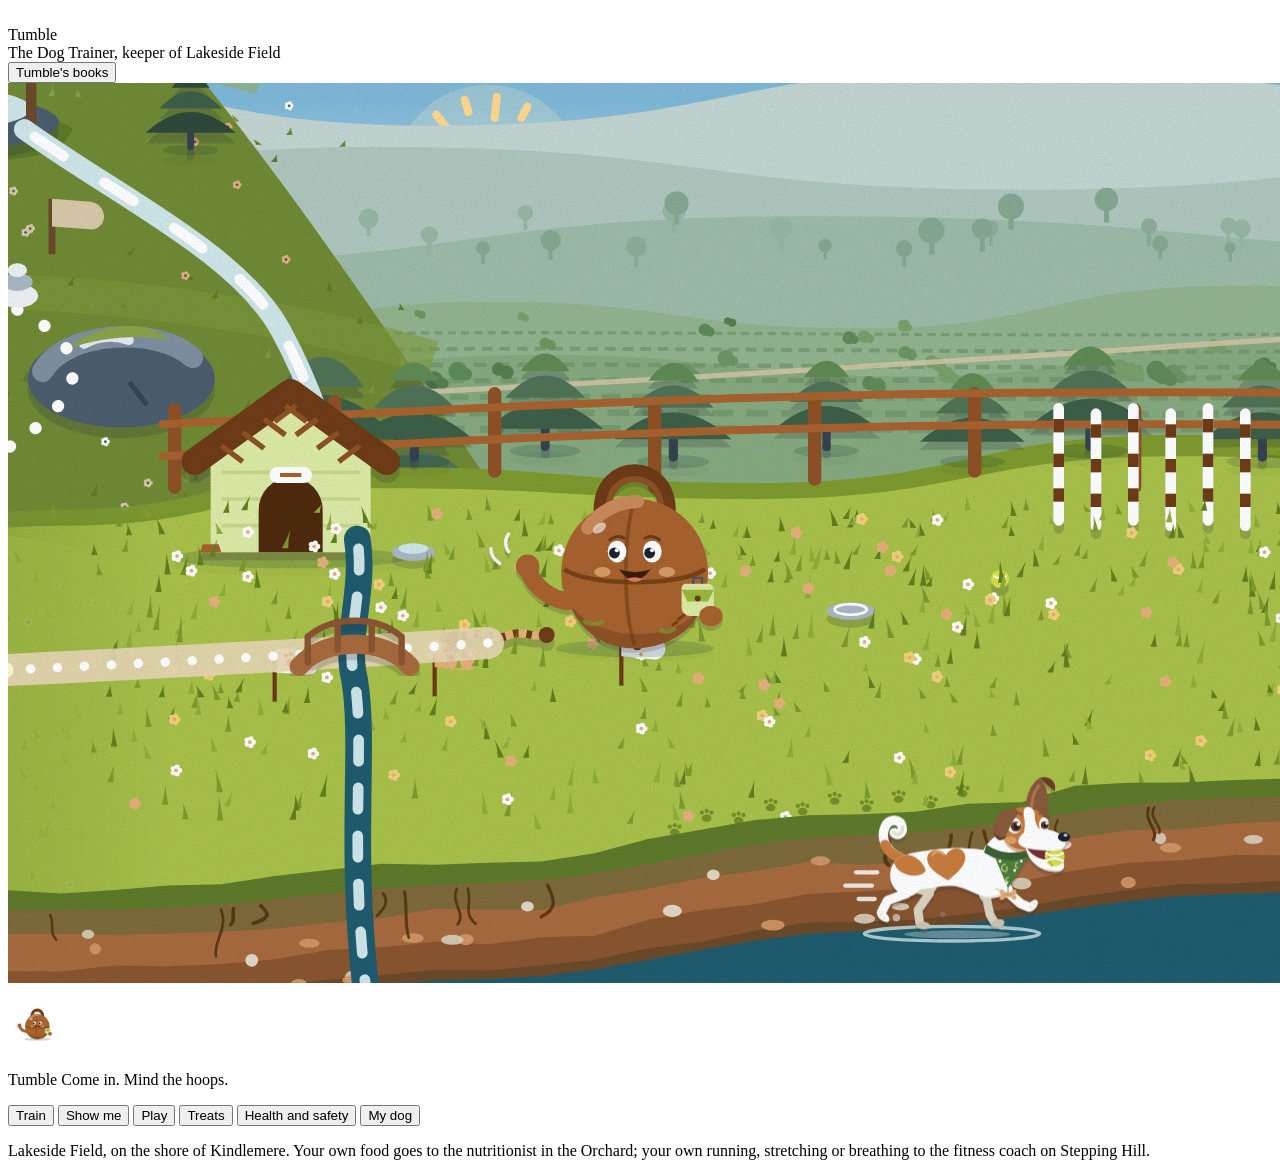
==== agents/dog-training/dashboard/public/index.html @ 2b1e18fd "[CW1007-2214][D][D5] Tumble's page is a step into Lakeside Field: your dogs in the scene, and things" ====
<!doctype html>
<html lang="en">
<head>
<meta charset="utf-8">
<meta name="viewport" content="width=device-width, initial-scale=1">
<title>Tumble, the dog trainer</title>
<link rel="icon" href="/mark.svg" type="image/svg+xml">
<link rel="stylesheet" href="/kit/design/tokens.css">
<link rel="stylesheet" href="/kit/kit.css">
<link rel="stylesheet" href="/tumble.css">
</head>
<body data-agent="dog-training">
<header class="km-top">
  <img class="km-mark" src="/mark.svg" alt="">
  <div>
    <div class="km-name" id="name">Tumble</div>
    <div class="km-role" id="title">The Dog Trainer, keeper of Lakeside Field</div>
  </div>
  <button class="km-btn-quiet tm-books-open" id="books-open" type="button">Tumble's books</button>
</header>

<main class="km-page">
  <section class="km-card km-sky tm-room" aria-label="Lakeside Field">
    <div class="tm-view" id="scene-box">
      <img class="tm-scene" src="/kit/art/kindlemere-field.svg" width="1600" height="900" alt="Lakeside Field in Kindlemere: open grass down to a bay of the lake, a kennel, weave poles and a willow hoop, Tumble the herding ball with a treat pouch, and the dog in the shallows with a tennis ball.">
    </div>

    <div class="tm-talk">
      <div class="tm-bubble" id="bubble">
        <img class="tm-mood" id="mood" src="/kit/art/keepers/dog-training-happy.svg" alt="" width="64" height="64">
        <p class="tm-say"><span class="tm-who" id="who">Tumble</span> <span id="say" role="status" aria-live="polite">Come in. Mind the hoops.</span></p>
      </div>
      <button class="km-btn-quiet tm-pause" id="pause" type="button" aria-pressed="false" hidden>Pause Lakeside Field</button>
    </div>

    <div class="tm-dogs" id="dogs" aria-label="Your dogs"></div>

    <nav class="tm-actions" aria-label="What we can do">
      <button class="tm-act" type="button" data-panel="train" aria-pressed="false">Train</button>
      <button class="tm-act" type="button" data-panel="show" aria-pressed="false">Show me</button>
      <button class="tm-act" type="button" data-panel="play" aria-pressed="false">Play</button>
      <button class="tm-act" type="button" data-panel="treats" aria-pressed="false">Treats</button>
      <button class="tm-act" type="button" data-panel="health" aria-pressed="false">Health and safety</button>
      <button class="tm-act" type="button" data-panel="dog" aria-pressed="false">My dog</button>
    </nav>

    <div class="tm-panels">
      <section class="tm-panel" id="panel-train" hidden aria-labelledby="train-h">
        <h2 class="tm-h" id="train-h">Train</h2>
        <p class="tm-note" id="train-who"></p>
        <div class="tm-row">
          <button class="km-btn" type="button" id="plan-go">Make a training plan</button>
        </div>
        <div class="tm-out" id="plan-out" hidden></div>
        <h3 class="tm-h3">A session, one skill</h3>
        <div class="tm-row">
          <label class="tm-field">Skill <select id="sess-skill"></select></label>
          <button class="km-btn" type="button" id="sess-start">Start</button>
        </div>
        <div class="tm-session" id="sess" hidden>
          <p class="tm-count"><span id="sess-hits">0</span> right of <span id="sess-reps">0</span> tries · <span id="sess-time">0:00</span></p>
          <div class="tm-row">
            <button class="km-btn" type="button" id="sess-hit">Got it</button>
            <button class="km-btn-quiet" type="button" id="sess-miss">Not yet</button>
            <button class="km-btn-quiet" type="button" id="sess-end">End and log it</button>
          </div>
        </div>
        <div class="tm-out" id="sess-out" hidden></div>
        <h3 class="tm-h3">The rules every session keeps</h3>
        <ul class="tm-facts" id="sess-rules"></ul>
      </section>

      <section class="tm-panel" id="panel-show" hidden aria-labelledby="show-h">
        <h2 class="tm-h" id="show-h">Show me</h2>
        <p class="tm-note">Pick a command and the dog shows it in the field, with your word for it when you've told me.</p>
        <div class="tm-grid" id="show-grid"></div>
        <ul class="tm-facts" id="show-facts"></ul>
      </section>

      <section class="tm-panel" id="panel-play" hidden aria-labelledby="play-h">
        <h2 class="tm-h" id="play-h">Play, with Barkley</h2>
        <p class="tm-note" id="play-list-now"></p>
        <ul class="tm-picks" id="play-picks"></ul>
        <div class="tm-row"><button class="km-btn" type="button" id="play-save">Keep as the play list</button></div>
      </section>

      <section class="tm-panel" id="panel-treats" hidden aria-labelledby="treats-h">
        <h2 class="tm-h" id="treats-h">Treats, with Sizzle</h2>
        <div class="tm-row">
          <label class="tm-field">Daily calories, from your vet or the food's feeding guide <input id="kcal" type="number" min="50" max="6000" step="10" inputmode="numeric"></label>
        </div>
        <p class="tm-big" id="kcal-out" aria-live="polite"></p>
        <div class="tm-row">
          <label class="tm-field">Ideal weight, kg <input id="kg" type="number" min="1" max="100" step="0.5" inputmode="decimal"></label>
        </div>
        <p class="tm-note" id="kg-out" aria-live="polite"></p>
        <ul class="tm-facts" id="treat-facts"></ul>
      </section>

      <section class="tm-panel" id="panel-health" hidden aria-labelledby="health-h">
        <h2 class="tm-h" id="health-h">Health and safety</h2>
        <p class="tm-urgent">A dog that ate something poisonous, can't breathe, collapsed, was hit or is badly hurt: call your vet or an emergency vet now.</p>
        <form class="tm-row" id="ask-form">
          <label class="tm-field tm-grow">Ask my books <input id="ask-q" type="search" maxlength="120" autocomplete="off" placeholder="ticks, heartworm, a sudden change"></label>
          <button class="km-btn" type="submit">Look</button>
        </form>
        <div id="ask-out" aria-live="polite"></div>
        <h3 class="tm-h3">What my books say for every dog</h3>
        <ul class="tm-facts" id="health-facts"></ul>
      </section>

      <section class="tm-panel" id="panel-dog" hidden aria-labelledby="dog-h">
        <h2 class="tm-h" id="dog-h">My dog</h2>
        <form class="tm-form" id="dog-form">
          <div class="tm-row">
            <label class="tm-field">Name <input id="dog-name" maxlength="24" required autocomplete="off"></label>
            <label class="tm-field">Breed or mix <input id="dog-breed" maxlength="80" autocomplete="off"></label>
            <label class="tm-field">Age <input id="dog-age" maxlength="80" autocomplete="off" placeholder="3 years"></label>
          </div>
          <div class="tm-row">
            <label class="tm-field tm-grow">Temperament <input id="dog-temperament" maxlength="80" autocomplete="off" placeholder="friendly, a bit shy with men"></label>
            <label class="tm-field">Level <input id="dog-level" maxlength="80" autocomplete="off" placeholder="working toward CGC"></label>
          </div>
          <fieldset class="tm-look" id="dog-look"><legend>Looks like</legend></fieldset>
          <div class="tm-row"><button class="km-btn" type="submit" id="dog-save">Keep this dog</button></div>
        </form>
        <form class="tm-form" id="ways-form" hidden>
          <h3 class="tm-h3" id="ways-h">How you train</h3>
          <p class="tm-note">Your word for each one. I'll use it whenever I show it.</p>
          <div class="tm-cues" id="cues"></div>
          <label class="tm-field tm-grow">Trouble spots <textarea id="trouble" maxlength="300" rows="2"></textarea></label>
          <label class="tm-field tm-grow">Opportunities <textarea id="opportunity" maxlength="300" rows="2"></textarea></label>
          <div class="tm-row">
            <button class="km-btn" type="submit">Keep how we train</button>
            <button class="km-btn-quiet" type="button" id="dog-forget">Forget this dog</button>
          </div>
        </form>
        <p class="tm-note">What you tell me stays on this computer, in my memory, and I'll forget anything you ask me to.</p>
      </section>
    </div>
  </section>
</main>

<dialog class="tm-drawer" id="books" aria-labelledby="books-h">
  <div class="tm-drawer-head">
    <h2 class="tm-h" id="books-h">Tumble's books</h2>
    <button class="km-btn-quiet" type="button" id="books-close">Close</button>
  </div>
  <p class="tm-note">To talk anything through with me, open a Claude chat in my folder, <code>agents/dog-training</code>. Barkley (outdoor play and the woods) and Sizzle (food and treats) answer there with me.</p>
  <div class="km-grid tm-rooms">
    <section class="km-card" aria-labelledby="know-h">
      <h3 class="tm-h3" id="know-h">What I know</h3>
      <p class="tm-big" id="know-count">My cards</p>
      <p id="know-facts">Every fact has its chapter of Louise's book beside it.</p>
      <p id="know-learned" class="tm-note"></p>
      <ul class="tm-list" id="know-list"></ul>
    </section>
    <section class="km-card" aria-labelledby="mem-h">
      <h3 class="tm-h3" id="mem-h">What I remember</h3>
      <p id="mem-dogs" class="tm-big">Dogs I know</p>
      <ul class="tm-tiles">
        <li><span class="tm-n" id="mem-facts-n">0</span><span id="mem-facts">things I've been told</span></li>
        <li><span class="tm-n" id="mem-worked-n">0</span><span id="mem-worked">notes on what helped</span></li>
        <li><span class="tm-n" id="mem-lessons-n">0</span><span id="mem-lessons">lessons I've learned</span></li>
      </ul>
    </section>
    <section class="km-card" aria-labelledby="tools-h">
      <h3 class="tm-h3" id="tools-h">My tools</h3>
      <p class="tm-big" id="tools-count">Tools</p>
      <ul class="tm-list" id="tools-list"></ul>
    </section>
    <section class="km-card" aria-labelledby="louise-h">
      <h3 class="tm-h3" id="louise-h">Waiting on Louise</h3>
      <p class="tm-big" id="louise-count">Lanterns on the water</p>
      <ul class="tm-lanterns" id="louise-list"></ul>
      <p id="gaps-count"></p>
      <ul class="tm-list tm-gaps" id="gaps-list"></ul>
    </section>
  </div>
</dialog>

<footer class="km-foot"><p>Lakeside Field, on the shore of Kindlemere. Your own food goes to the nutritionist in the Orchard; your own running, stretching or breathing to the fitness coach on Stepping Hill.</p></footer>
<script src="/kit/kit.js"></script>
<script src="/fetch.js"></script>
<script src="/app.js"></script>
</body>
</html>
---- kit/design/tokens.css ----
/*
 * Kindlemere design tokens (kit/REALM.md). Every agent page links this first, then /kit/kit.css, then its own css.
 * The realm's shared colours start --km-. Each agent has one palette slot, named for its folder key. A page picks its
 * slot with <body data-agent="<key>">, and kit.css maps that slot onto the --a- names its components use.
 * Contrast (WCAG): ink on every bg and sky 12:1 or more; every land on its own bg and sky 5:1 or more; white on every
 * land and on mere 6.4:1 or more. Change a value only with that table re-measured (REALM.md, "Colour").
 */
:root {
  /* The shared ground: the lake, the night ink, the lantern flame. */
  --km-ink: #1A2433;
  --km-ink-soft: #4A5568;
  --km-paper: #FFFFFF;
  --km-mere: #1F5C6E;
  --km-mere-deep: #163F4C;
  --km-mere-light: #CFE6EA;
  --km-kindle: #FF7A45;
  --km-kindle-deep: #C24E1C;
  --km-shadow: rgba(26, 36, 51, 0.14);
  --km-shadow-deep: rgba(26, 36, 51, 0.24);

  /* Palette slot: nutrition. The Orchard, a foresty picnic meadow: apricot sky, orchard olive. */
  --nutrition-bg: #FFF3E6;
  --nutrition-sky: #FFE1C2;
  --nutrition-land: #525C12;
  --nutrition-glow: #FFB36B;

  /* Palette slot: fitness. Stepping Hill: granite and river stone. */
  --fitness-bg: #F1F4F6;
  --fitness-sky: #DCE5EC;
  --fitness-land: #4B5D6E;
  --fitness-glow: #A9B8C4;

  /* Palette slot: dog-training. Lakeside Field: meadow lime, field russet. */
  --dog-training-bg: #F3F8DF;
  --dog-training-sky: #DDEBA6;
  --dog-training-land: #6E3A12;
  --dog-training-glow: #E5B07A;

  /* Type. No web fonts, so the page needs nothing from another site. Headings are rounded on Apple (ui-rounded),
     humanist on Windows (Candara) and Gill Sans elsewhere; Android has none of these and falls back to its sans,
     so headings there lean on weight and size alone. */
  --km-font-head: ui-rounded, Candara, "Gill Sans", "Gill Sans MT", "Trebuchet MS", "Segoe UI", sans-serif;
  --km-font-body: "Segoe UI", system-ui, -apple-system, Roboto, "Helvetica Neue", Arial, sans-serif;
  --km-text-xs: 0.8125rem;
  --km-text-sm: 0.9375rem;
  --km-text-md: 1.0625rem;
  --km-text-lg: 1.375rem;
  --km-text-xl: 1.875rem;
  --km-text-2xl: 2.5rem;
  --km-leading: 1.55;

  /* Space: one 4 px step. */
  --km-space-1: 4px;
  --km-space-2: 8px;
  --km-space-3: 12px;
  --km-space-4: 16px;
  --km-space-5: 24px;
  --km-space-6: 32px;
  --km-space-7: 48px;
  --km-space-8: 64px;

  /* Cut paper: round corners and a short, hard, offset shadow under each layer. Never a stripe border. */
  --km-radius-sm: 10px;
  --km-radius: 18px;
  --km-radius-lg: 28px;
  --km-radius-pill: 999px;
  --km-layer: 0 3px 0 var(--km-shadow);
  --km-layer-lift: 0 6px 0 var(--km-shadow-deep);
  --km-page-max: 1080px;
  --km-gutter: 16px;
}
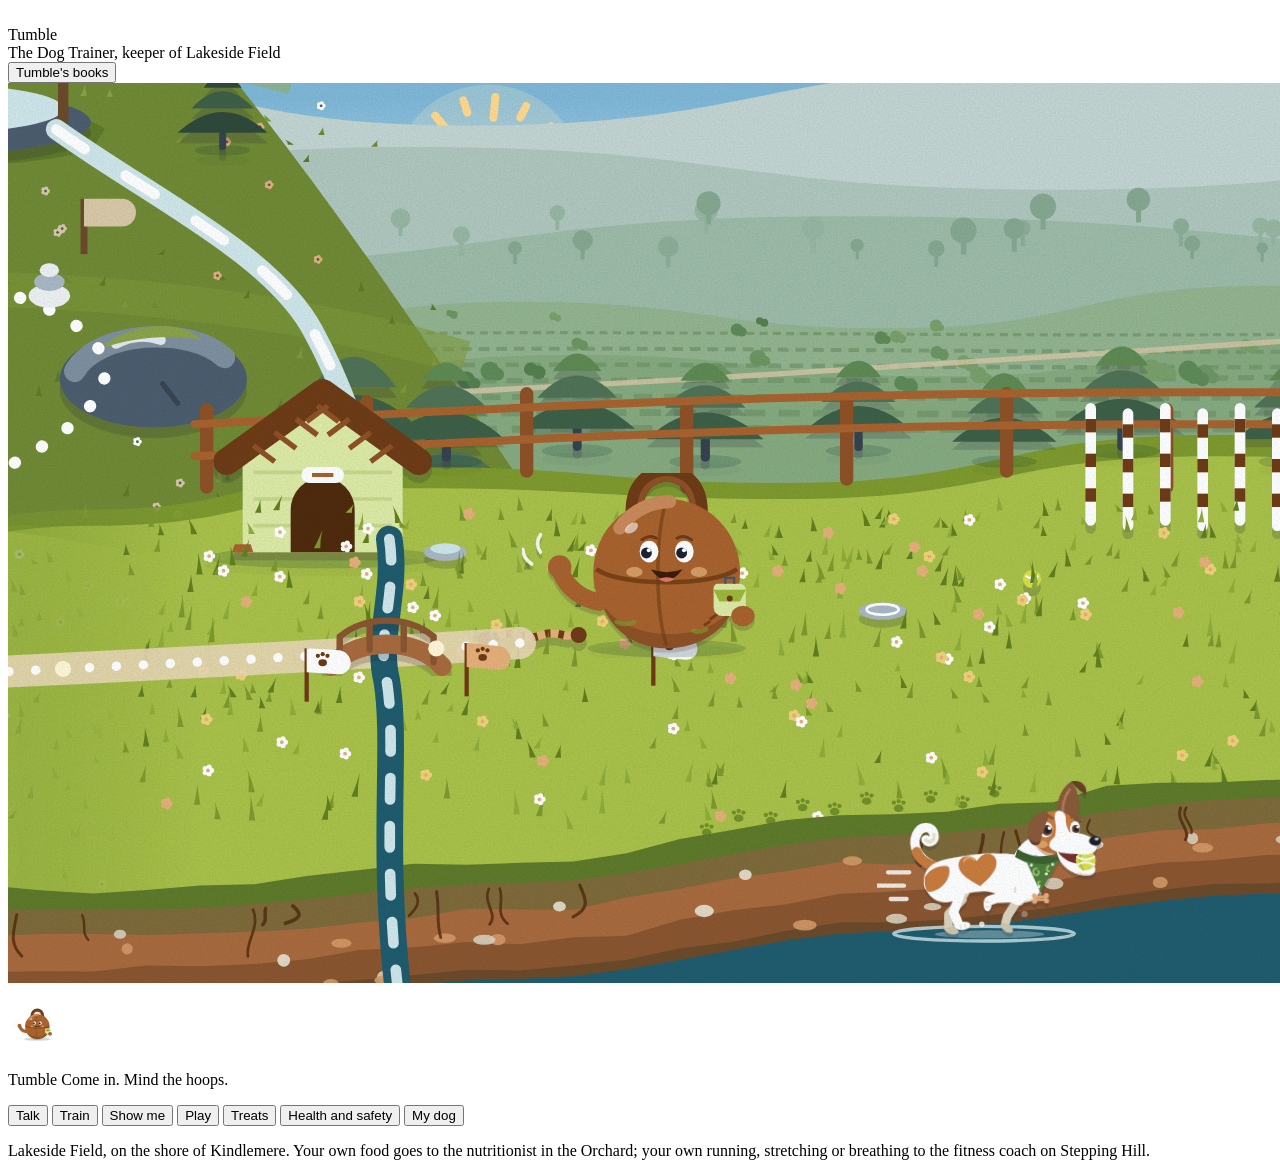
==== commit d257d7fc: "[CW1007-2214][D][D7] Talk with Tumble on its page: Claude Code headless in its folder, under its law" ====
--- a/agents/dog-training/dashboard/public/index.html
+++ b/agents/dog-training/dashboard/public/index.html
@@ -36,6 +36,7 @@
     <div class="tm-dogs" id="dogs" aria-label="Your dogs"></div>
 
     <nav class="tm-actions" aria-label="What we can do">
+      <button class="tm-act" type="button" data-panel="talk" aria-pressed="false">Talk</button>
       <button class="tm-act" type="button" data-panel="train" aria-pressed="false">Train</button>
       <button class="tm-act" type="button" data-panel="show" aria-pressed="false">Show me</button>
       <button class="tm-act" type="button" data-panel="play" aria-pressed="false">Play</button>
@@ -45,6 +46,16 @@
     </nav>
 
     <div class="tm-panels">
+      <section class="tm-panel" id="panel-talk" hidden aria-labelledby="talk-h">
+        <h2 class="tm-h" id="talk-h">Talk with Tumble</h2>
+        <p class="tm-note">I answer from my books and what I remember about your dogs, and say so when my books don't cover it. Barkley and Sizzle join in when it's theirs.</p>
+        <ol class="tm-chat" id="chat" aria-live="polite"></ol>
+        <form class="tm-row" id="talk-form">
+          <label class="tm-field tm-grow">You <textarea id="talk-text" name="talk-text" rows="2" maxlength="1200" placeholder="Ask about training, play, treats or your dog's health"></textarea></label>
+          <button class="km-btn" type="submit" id="talk-send">Send</button>
+        </form>
+      </section>
+
       <section class="tm-panel" id="panel-train" hidden aria-labelledby="train-h">
         <h2 class="tm-h" id="train-h">Train</h2>
         <p class="tm-note" id="train-who"></p>
@@ -146,7 +157,7 @@
     <h2 class="tm-h" id="books-h">Tumble's books</h2>
     <button class="km-btn-quiet" type="button" id="books-close">Close</button>
   </div>
-  <p class="tm-note">To talk anything through with me, open a Claude chat in my folder, <code>agents/dog-training</code>. Barkley (outdoor play and the woods) and Sizzle (food and treats) answer there with me.</p>
+  <p class="tm-note">Talk with me under Talk, or in a Claude chat opened in my folder, <code>agents/dog-training</code>. Barkley (outdoor play and the woods) and Sizzle (food and treats) answer with me in both.</p>
   <div class="km-grid tm-rooms">
     <section class="km-card" aria-labelledby="know-h">
       <h3 class="tm-h3" id="know-h">What I know</h3>
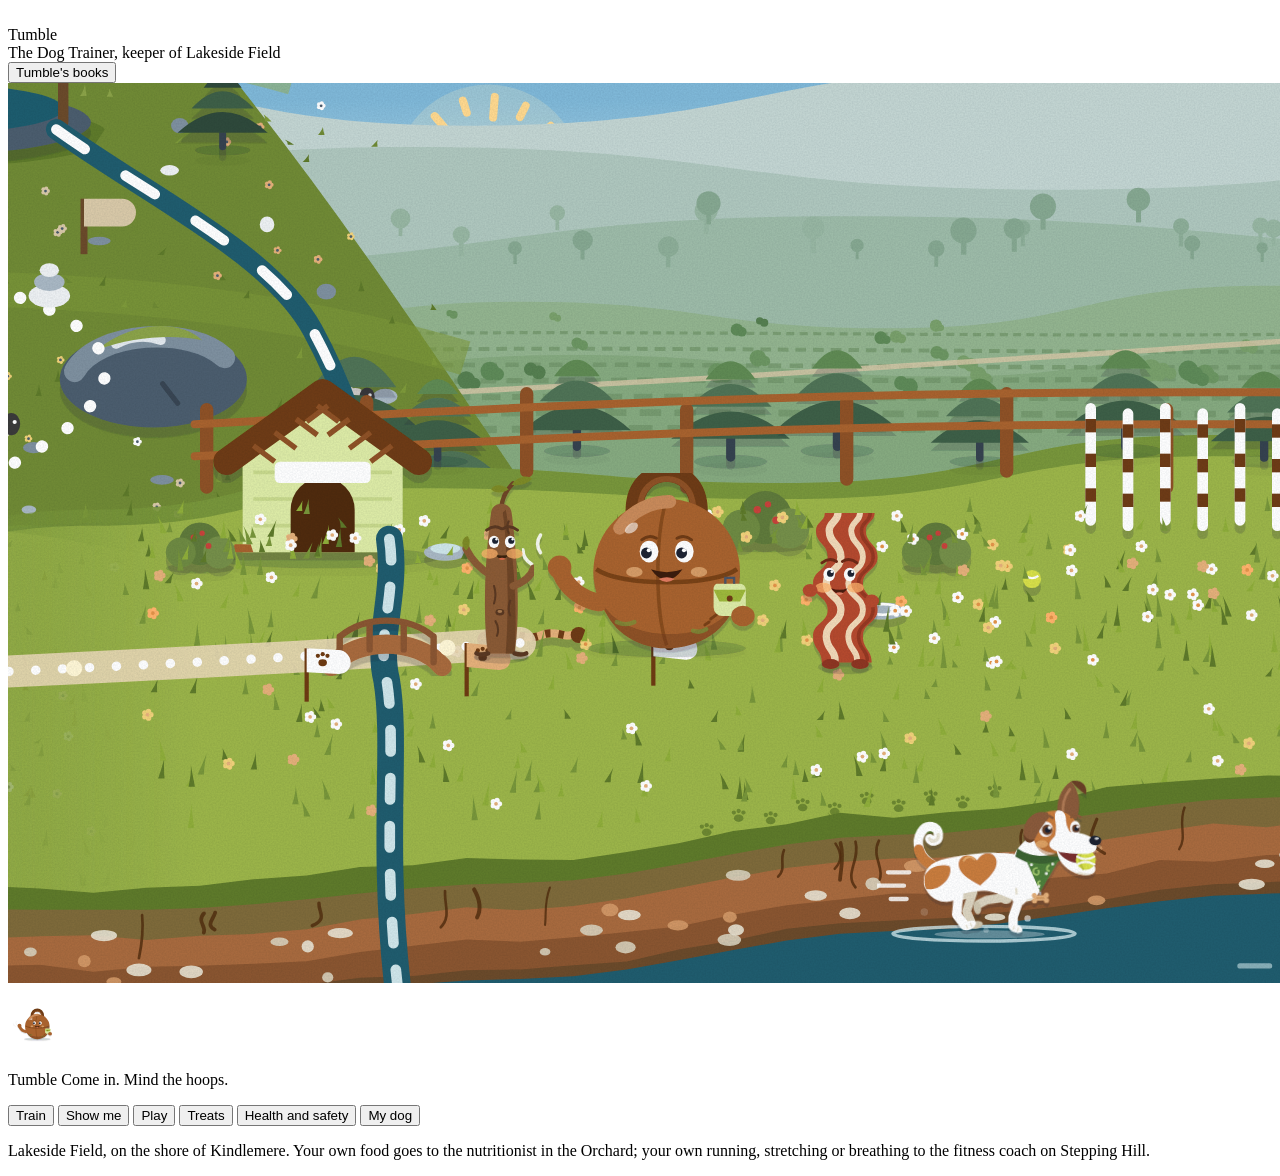
==== commit e0b6a71b: "Merge remote-tracking branch 'origin/main' into cw1007/nutrition" ====
--- a/agents/dog-training/dashboard/public/index.html
+++ b/agents/dog-training/dashboard/public/index.html
@@ -36,7 +36,6 @@
     <div class="tm-dogs" id="dogs" aria-label="Your dogs"></div>
 
     <nav class="tm-actions" aria-label="What we can do">
-      <button class="tm-act" type="button" data-panel="talk" aria-pressed="false">Talk</button>
       <button class="tm-act" type="button" data-panel="train" aria-pressed="false">Train</button>
       <button class="tm-act" type="button" data-panel="show" aria-pressed="false">Show me</button>
       <button class="tm-act" type="button" data-panel="play" aria-pressed="false">Play</button>
@@ -46,16 +45,6 @@
     </nav>
 
     <div class="tm-panels">
-      <section class="tm-panel" id="panel-talk" hidden aria-labelledby="talk-h">
-        <h2 class="tm-h" id="talk-h">Talk with Tumble</h2>
-        <p class="tm-note">I answer from my books and what I remember about your dogs, and say so when my books don't cover it. Barkley and Sizzle join in when it's theirs.</p>
-        <ol class="tm-chat" id="chat" aria-live="polite"></ol>
-        <form class="tm-row" id="talk-form">
-          <label class="tm-field tm-grow">You <textarea id="talk-text" name="talk-text" rows="2" maxlength="1200" placeholder="Ask about training, play, treats or your dog's health"></textarea></label>
-          <button class="km-btn" type="submit" id="talk-send">Send</button>
-        </form>
-      </section>
-
       <section class="tm-panel" id="panel-train" hidden aria-labelledby="train-h">
         <h2 class="tm-h" id="train-h">Train</h2>
         <p class="tm-note" id="train-who"></p>
@@ -157,7 +146,7 @@
     <h2 class="tm-h" id="books-h">Tumble's books</h2>
     <button class="km-btn-quiet" type="button" id="books-close">Close</button>
   </div>
-  <p class="tm-note">Talk with me under Talk, or in a Claude chat opened in my folder, <code>agents/dog-training</code>. Barkley (outdoor play and the woods) and Sizzle (food and treats) answer with me in both.</p>
+  <p class="tm-note">To talk anything through with me, open a Claude chat in my folder, <code>agents/dog-training</code>. Barkley (outdoor play and the woods) and Sizzle (food and treats) answer there with me.</p>
   <div class="km-grid tm-rooms">
     <section class="km-card" aria-labelledby="know-h">
       <h3 class="tm-h3" id="know-h">What I know</h3>
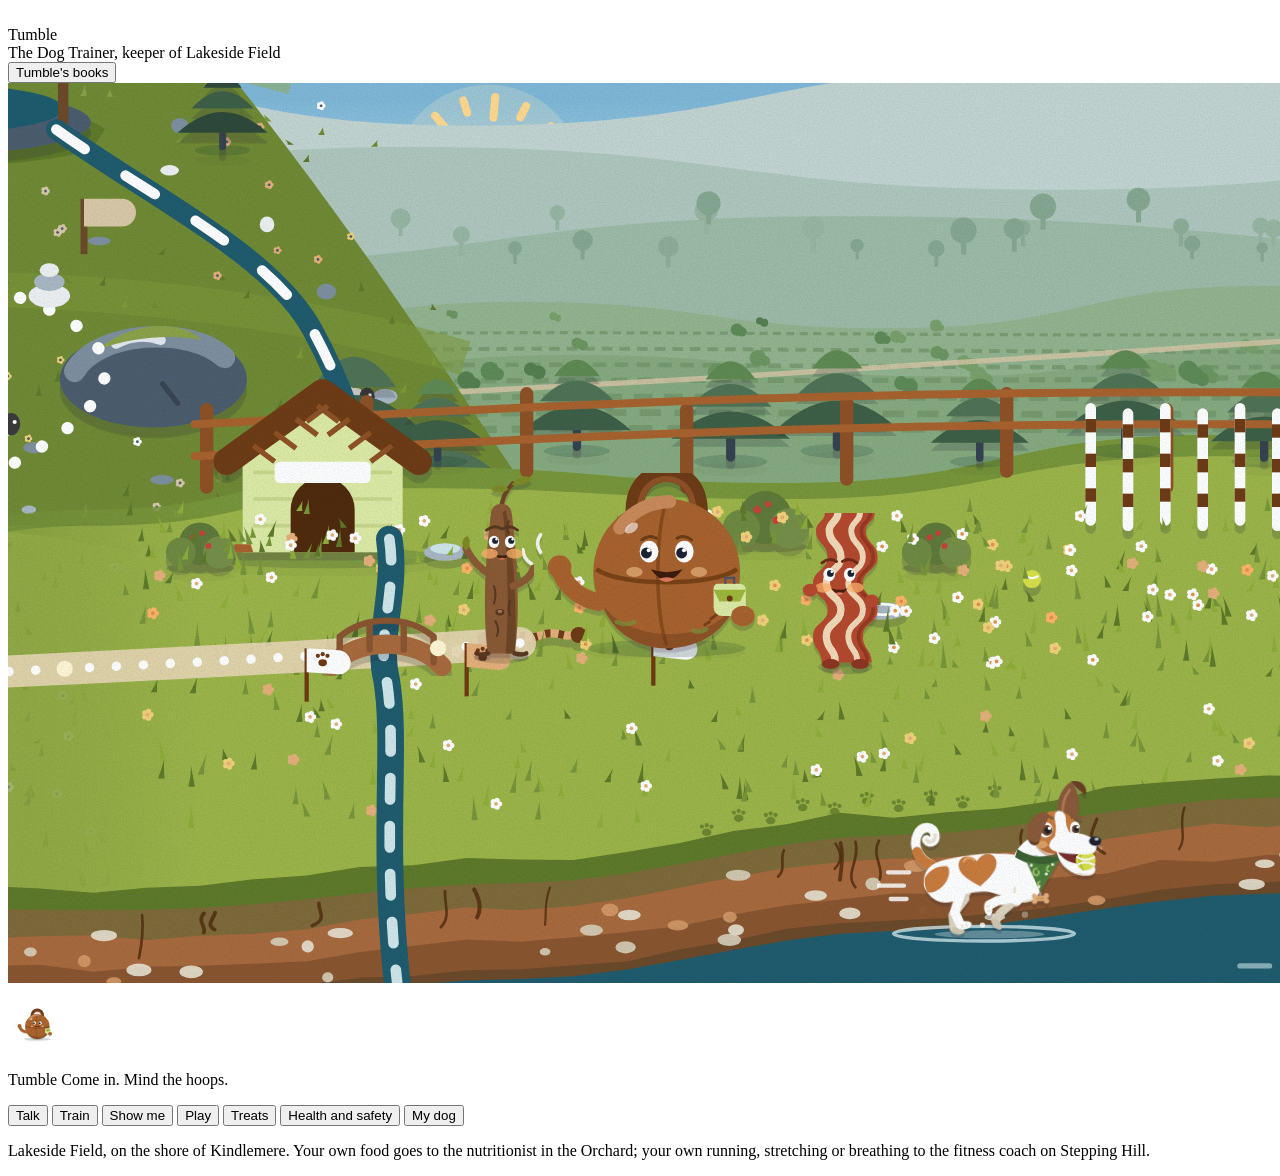
==== commit 713f7f36: "Merge pull request #25 from wilson-works/cw1007/dogs [CW1007-2214][D7] Talk with Tumble on his page " ====
--- a/agents/dog-training/dashboard/public/index.html
+++ b/agents/dog-training/dashboard/public/index.html
@@ -36,6 +36,7 @@
     <div class="tm-dogs" id="dogs" aria-label="Your dogs"></div>
 
     <nav class="tm-actions" aria-label="What we can do">
+      <button class="tm-act" type="button" data-panel="talk" aria-pressed="false">Talk</button>
       <button class="tm-act" type="button" data-panel="train" aria-pressed="false">Train</button>
       <button class="tm-act" type="button" data-panel="show" aria-pressed="false">Show me</button>
       <button class="tm-act" type="button" data-panel="play" aria-pressed="false">Play</button>
@@ -45,6 +46,16 @@
     </nav>
 
     <div class="tm-panels">
+      <section class="tm-panel" id="panel-talk" hidden aria-labelledby="talk-h">
+        <h2 class="tm-h" id="talk-h">Talk with Tumble</h2>
+        <p class="tm-note">I answer from my books and what I remember about your dogs, and say so when my books don't cover it. Barkley and Sizzle join in when it's theirs.</p>
+        <ol class="tm-chat" id="chat" aria-live="polite"></ol>
+        <form class="tm-row" id="talk-form">
+          <label class="tm-field tm-grow">You <textarea id="talk-text" name="talk-text" rows="2" maxlength="1200" placeholder="Ask about training, play, treats or your dog's health"></textarea></label>
+          <button class="km-btn" type="submit" id="talk-send">Send</button>
+        </form>
+      </section>
+
       <section class="tm-panel" id="panel-train" hidden aria-labelledby="train-h">
         <h2 class="tm-h" id="train-h">Train</h2>
         <p class="tm-note" id="train-who"></p>
@@ -146,7 +157,7 @@
     <h2 class="tm-h" id="books-h">Tumble's books</h2>
     <button class="km-btn-quiet" type="button" id="books-close">Close</button>
   </div>
-  <p class="tm-note">To talk anything through with me, open a Claude chat in my folder, <code>agents/dog-training</code>. Barkley (outdoor play and the woods) and Sizzle (food and treats) answer there with me.</p>
+  <p class="tm-note">Talk with me under Talk, or in a Claude chat opened in my folder, <code>agents/dog-training</code>. Barkley (outdoor play and the woods) and Sizzle (food and treats) answer with me in both.</p>
   <div class="km-grid tm-rooms">
     <section class="km-card" aria-labelledby="know-h">
       <h3 class="tm-h3" id="know-h">What I know</h3>
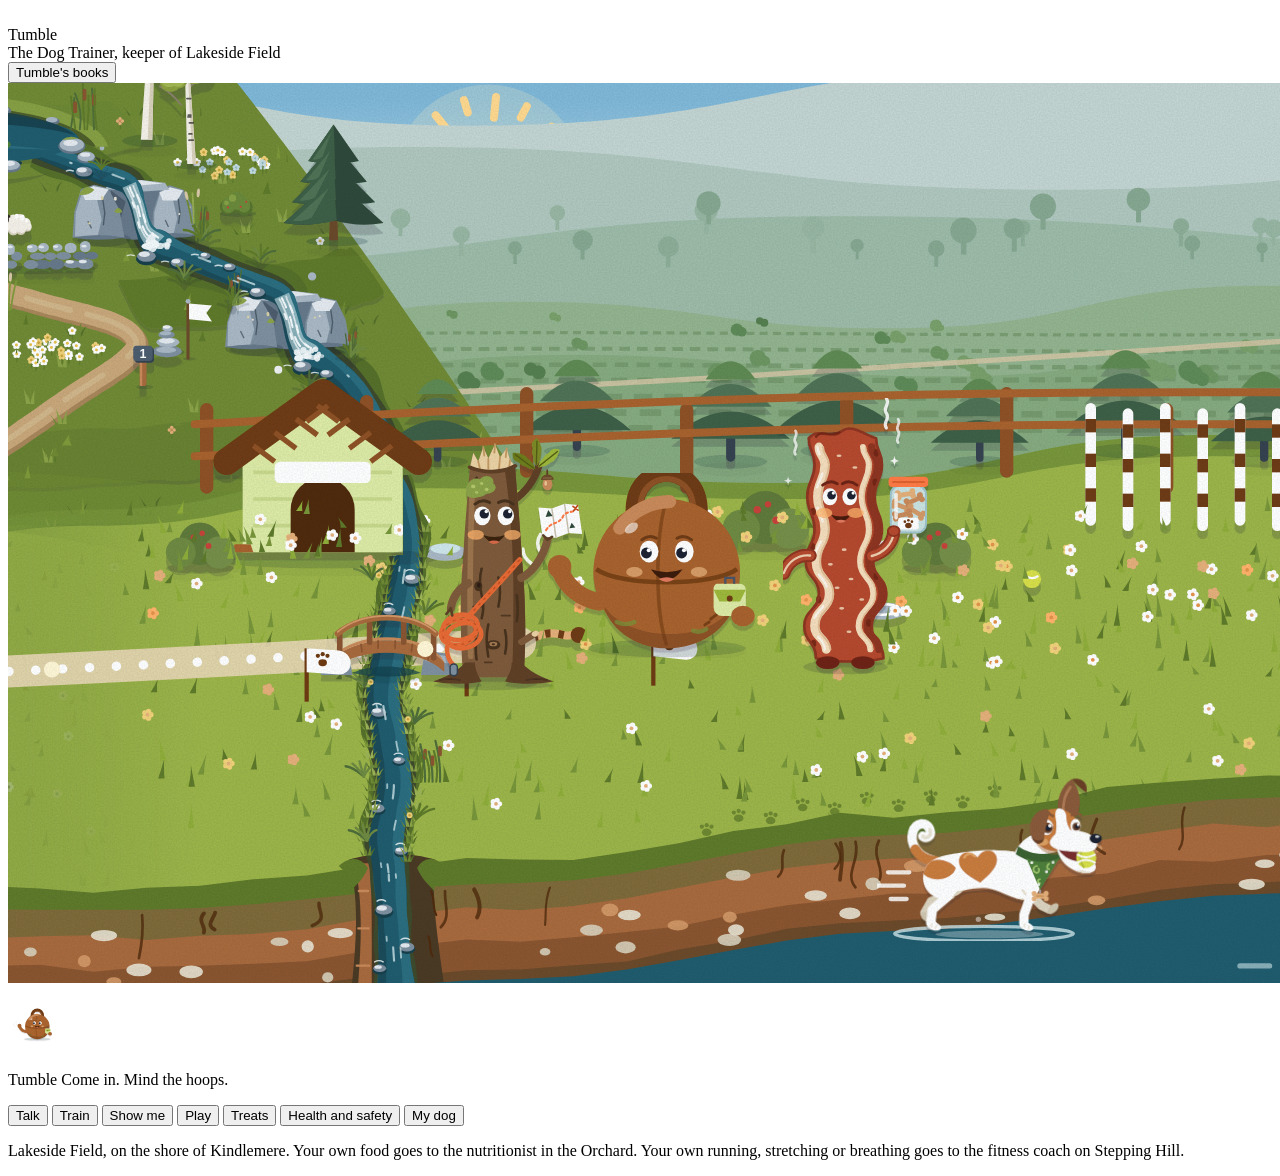
==== commit 3629f830: "Lakeside Field presented like the Orchard and the Hill; characters crossing drawn the right way roun" ====
--- a/agents/dog-training/dashboard/public/index.html
+++ b/agents/dog-training/dashboard/public/index.html
@@ -19,21 +19,22 @@
   <button class="km-btn-quiet tm-books-open" id="books-open" type="button">Tumble's books</button>
 </header>
 
-<main class="km-page">
-  <section class="km-card km-sky tm-room" aria-label="Lakeside Field">
+<main class="tm-field-room">
+  <div class="tm-stage" id="stage">
     <div class="tm-view" id="scene-box">
       <img class="tm-scene" src="/kit/art/kindlemere-field.svg" width="1600" height="900" alt="Lakeside Field in Kindlemere: open grass down to a bay of the lake, a kennel, weave poles and a willow hoop, Tumble the herding ball with a treat pouch, and the dog in the shallows with a tennis ball.">
     </div>
 
-    <div class="tm-talk">
-      <div class="tm-bubble" id="bubble">
-        <img class="tm-mood" id="mood" src="/kit/art/keepers/dog-training-happy.svg" alt="" width="64" height="64">
-        <p class="tm-say"><span class="tm-who" id="who">Tumble</span> <span id="say" role="status" aria-live="polite">Come in. Mind the hoops.</span></p>
-      </div>
+    <div class="tm-bubble" id="bubble">
+      <img class="tm-mood" id="mood" src="/kit/art/keepers/dog-training-happy.svg" alt="" width="64" height="64">
+      <p class="tm-say"><span class="tm-who" id="who">Tumble</span> <span id="say" role="status" aria-live="polite">Come in. Mind the hoops.</span></p>
+    </div>
+
+    <section class="tm-board" aria-label="With Tumble in Lakeside Field">
+    <div class="tm-board-top">
+      <div class="tm-dogs" id="dogs" aria-label="Your dogs"></div>
       <button class="km-btn-quiet tm-pause" id="pause" type="button" aria-pressed="false" hidden>Pause Lakeside Field</button>
     </div>
-
-    <div class="tm-dogs" id="dogs" aria-label="Your dogs"></div>
 
     <nav class="tm-actions" aria-label="What we can do">
       <button class="tm-act" type="button" data-panel="talk" aria-pressed="false">Talk</button>
@@ -149,7 +150,8 @@
         <p class="tm-note">What you tell me stays on this computer, in my memory, and I'll forget anything you ask me to.</p>
       </section>
     </div>
-  </section>
+    </section>
+  </div>
 </main>
 
 <dialog class="tm-drawer" id="books" aria-labelledby="books-h">
@@ -190,7 +192,7 @@
   </div>
 </dialog>
 
-<footer class="km-foot"><p>Lakeside Field, on the shore of Kindlemere. Your own food goes to the nutritionist in the Orchard; your own running, stretching or breathing to the fitness coach on Stepping Hill.</p></footer>
+<footer class="km-foot"><p>Lakeside Field, on the shore of Kindlemere. Your own food goes to the nutritionist in the Orchard. Your own running, stretching or breathing goes to the fitness coach on Stepping Hill.</p></footer>
 <script src="/kit/kit.js"></script>
 <script src="/fetch.js"></script>
 <script src="/app.js"></script>
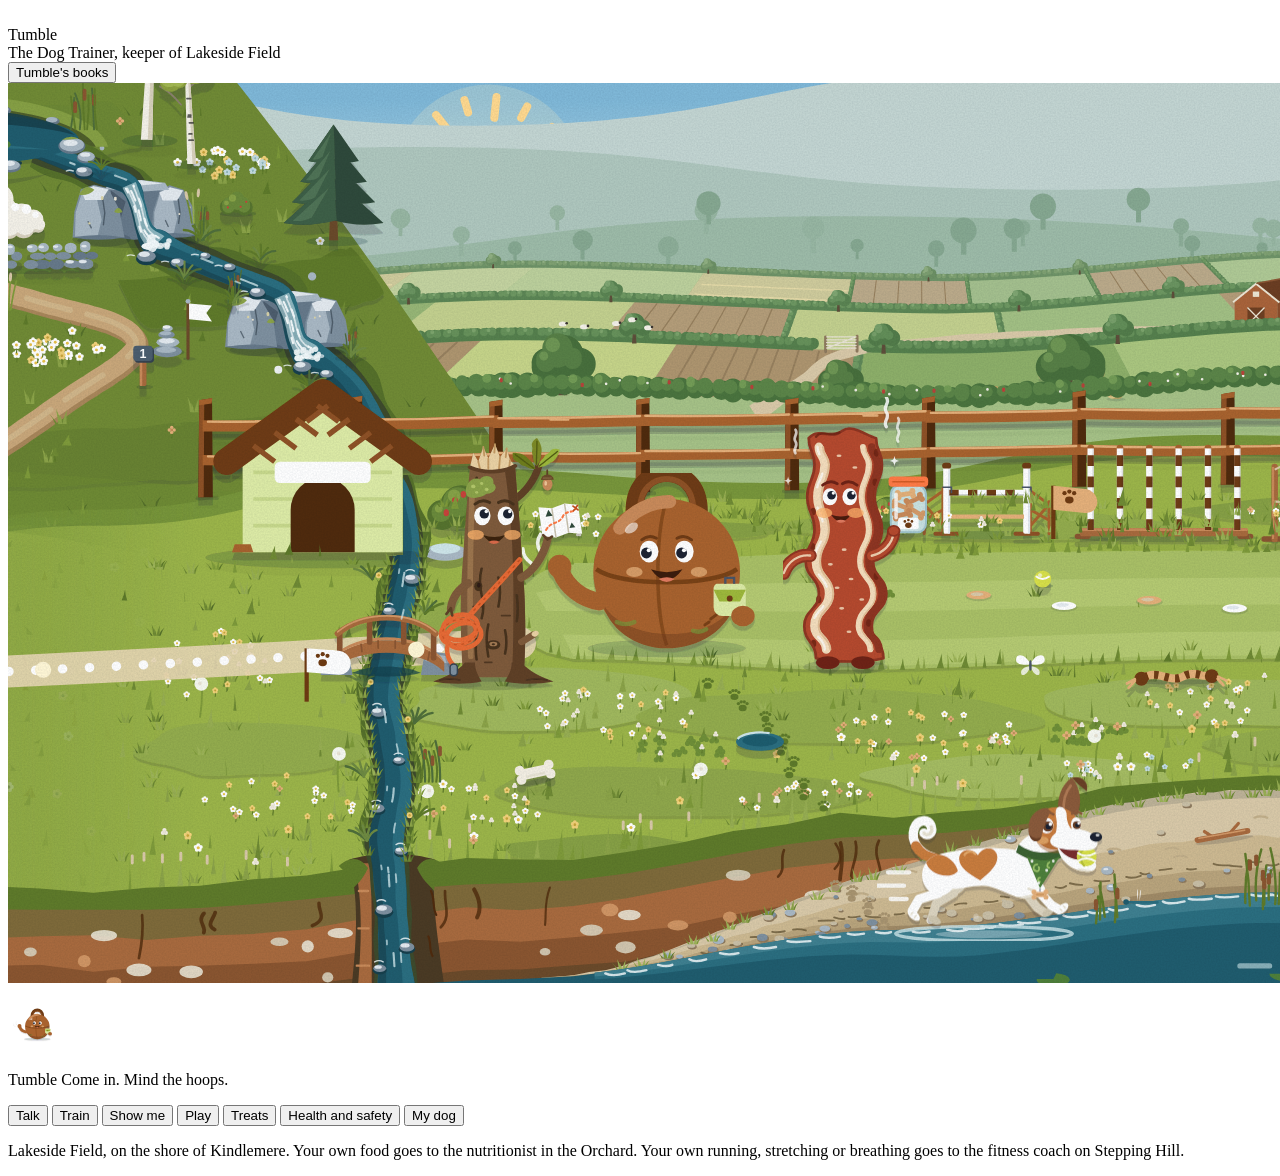
==== commit fdac2de5: "The agents work in full screen: a room's whole stage goes full screen, with its keeper's words, card" ====
--- a/agents/dog-training/dashboard/public/index.html
+++ b/agents/dog-training/dashboard/public/index.html
@@ -20,17 +20,17 @@
 </header>
 
 <main class="tm-field-room">
-  <div class="tm-stage" id="stage">
+  <div class="tm-stage" id="stage" data-km-stage>
     <div class="tm-view" id="scene-box">
       <img class="tm-scene" src="/kit/art/kindlemere-field.svg" width="1600" height="900" alt="Lakeside Field in Kindlemere: open grass down to a bay of the lake, a kennel, weave poles and a willow hoop, Tumble the herding ball with a treat pouch, and the dog in the shallows with a tennis ball.">
     </div>
 
-    <div class="tm-bubble" id="bubble">
+    <div class="tm-bubble" id="bubble" data-km-words>
       <img class="tm-mood" id="mood" src="/kit/art/keepers/dog-training-happy.svg" alt="" width="64" height="64">
       <p class="tm-say"><span class="tm-who" id="who">Tumble</span> <span id="say" role="status" aria-live="polite">Come in. Mind the hoops.</span></p>
     </div>
 
-    <section class="tm-board" aria-label="With Tumble in Lakeside Field">
+    <section class="tm-board" aria-label="With Tumble in Lakeside Field" data-km-card="Tumble's board">
     <div class="tm-board-top">
       <div class="tm-dogs" id="dogs" aria-label="Your dogs"></div>
       <button class="km-btn-quiet tm-pause" id="pause" type="button" aria-pressed="false" hidden>Pause Lakeside Field</button>
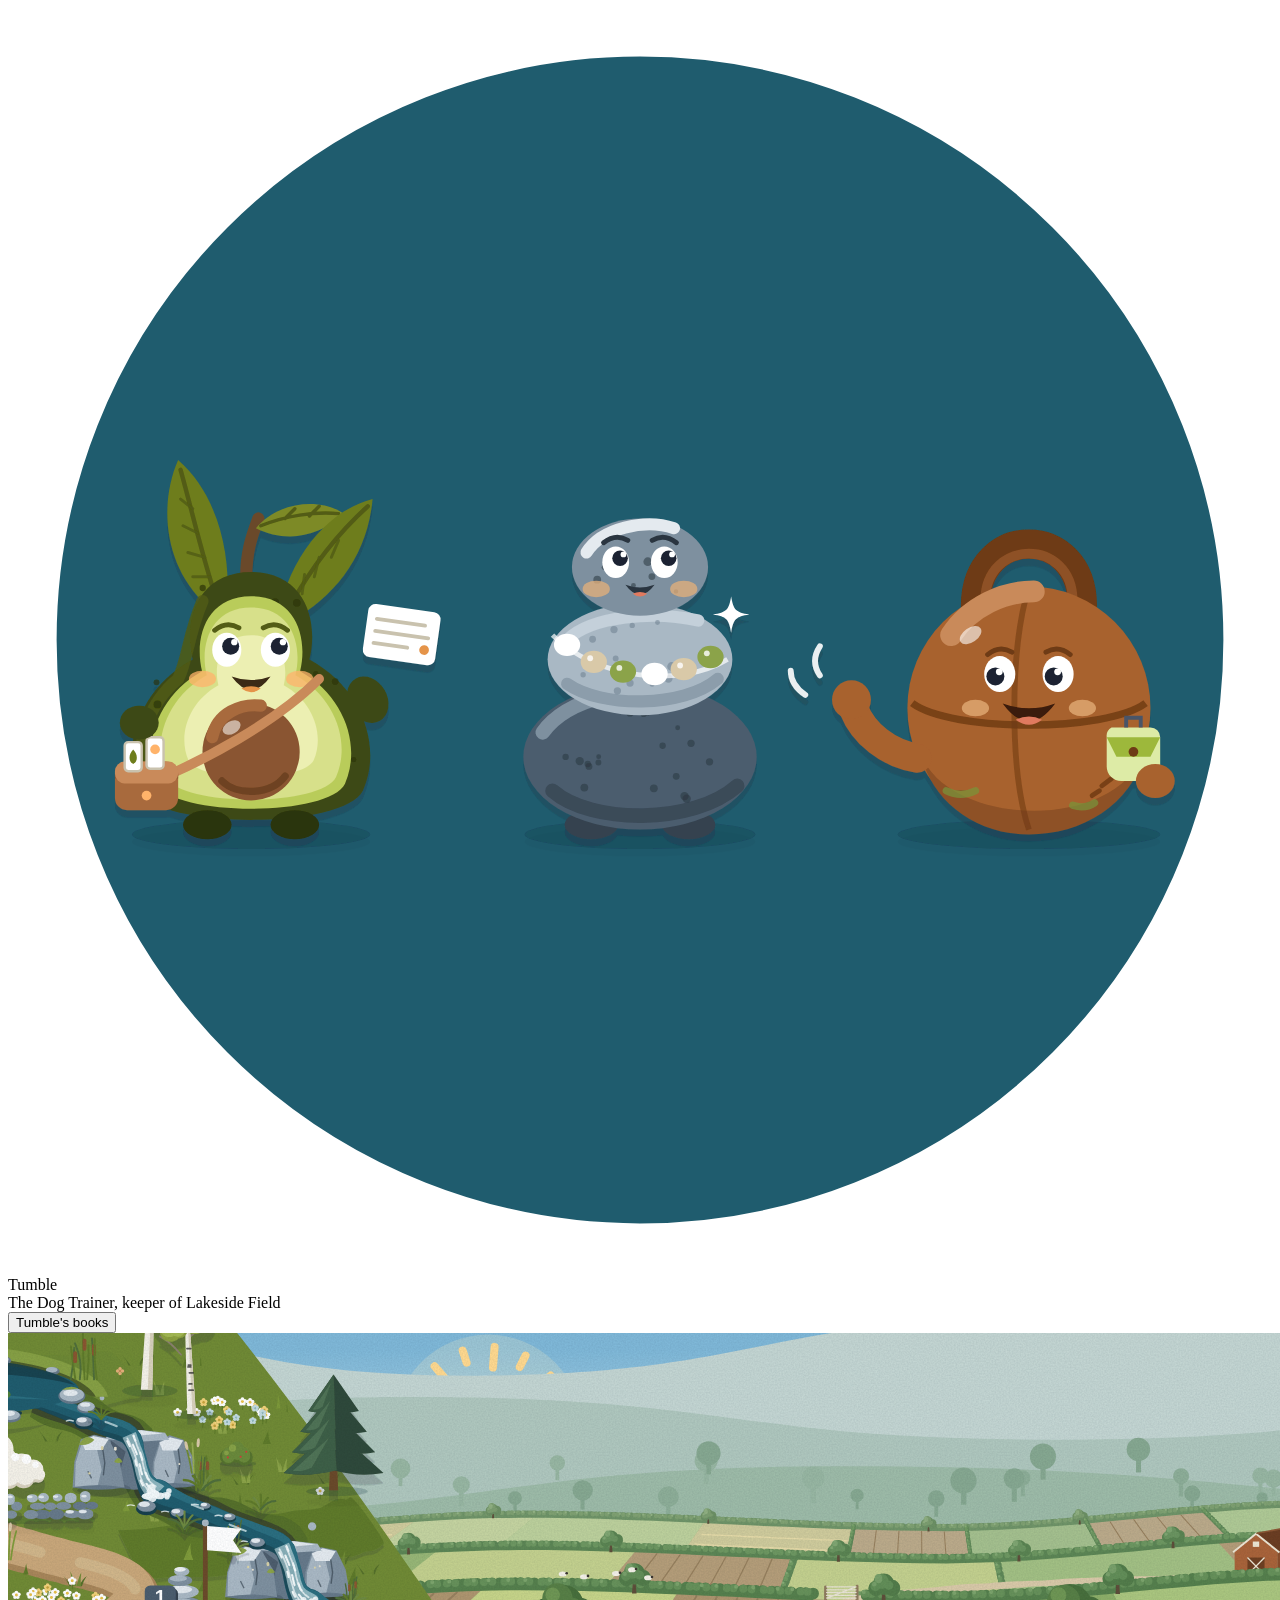
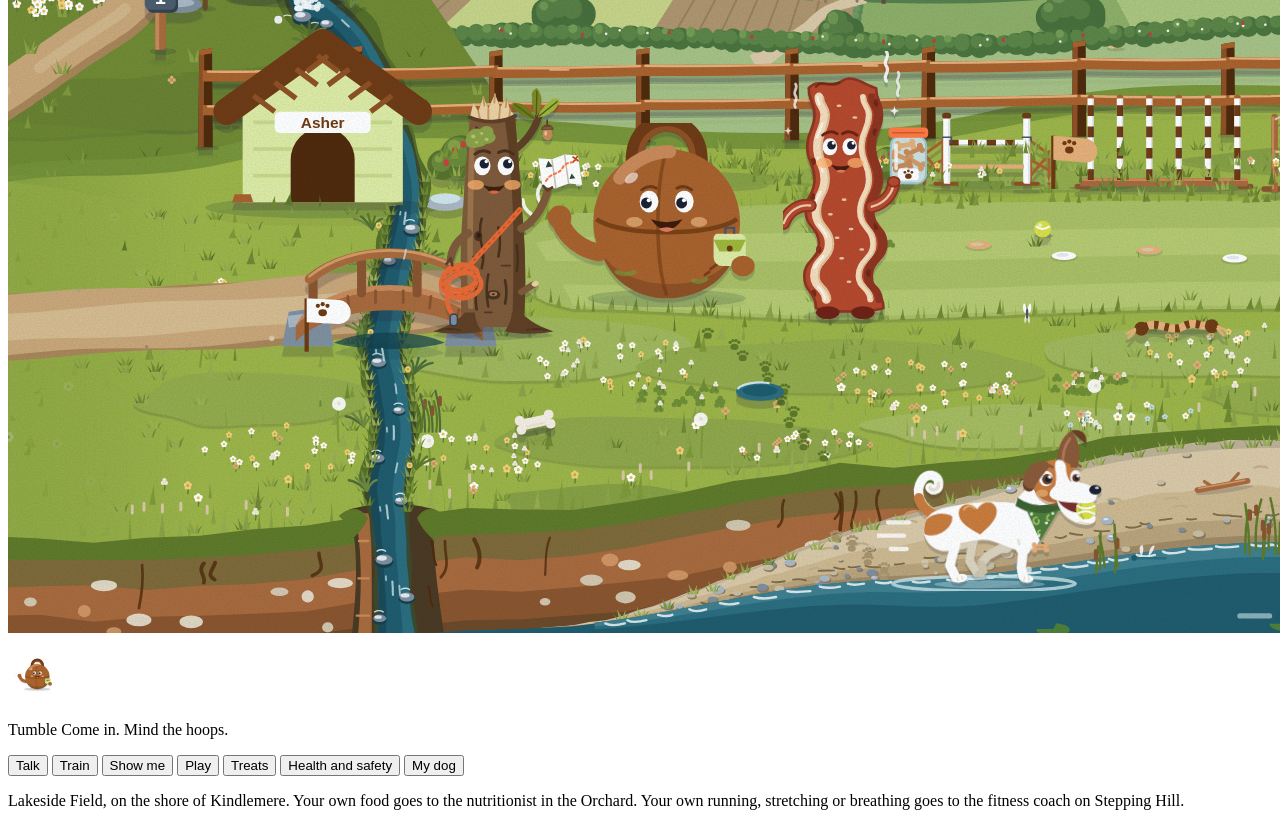
==== commit c25cfca5: "Kindlemere: Asher the Dasher, the park's own dog Owner, 2026-10-09: "if you do not have a dog, Asher" ====
--- a/agents/dog-training/dashboard/public/index.html
+++ b/agents/dog-training/dashboard/public/index.html
@@ -22,7 +22,7 @@
 <main class="tm-field-room">
   <div class="tm-stage" id="stage" data-km-stage>
     <div class="tm-view" id="scene-box">
-      <img class="tm-scene" src="/kit/art/kindlemere-field.svg" width="1600" height="900" alt="Lakeside Field in Kindlemere: open grass down to a bay of the lake, a kennel, weave poles and a willow hoop, Tumble the herding ball with a treat pouch, and the dog in the shallows with a tennis ball.">
+      <img class="tm-scene" src="/kit/art/kindlemere-field.svg" width="1600" height="900" alt="Lakeside Field in Kindlemere: open grass down to a bay of the lake, a kennel, weave poles and a willow hoop, Tumble the herding ball with a treat pouch, and Asher the Dasher, the park's dog, in the shallows with a tennis ball.">
     </div>
 
     <div class="tm-bubble" id="bubble" data-km-words>
@@ -84,7 +84,7 @@
 
       <section class="tm-panel" id="panel-show" hidden aria-labelledby="show-h">
         <h2 class="tm-h" id="show-h">Show me</h2>
-        <p class="tm-note">Pick a command and the dog shows it in the field, with your word for it when you've told me.</p>
+        <p class="tm-note">Pick a command and Asher shows it in the field, with your word for it when you've told me.</p>
         <div class="tm-grid" id="show-grid"></div>
         <ul class="tm-facts" id="show-facts"></ul>
       </section>
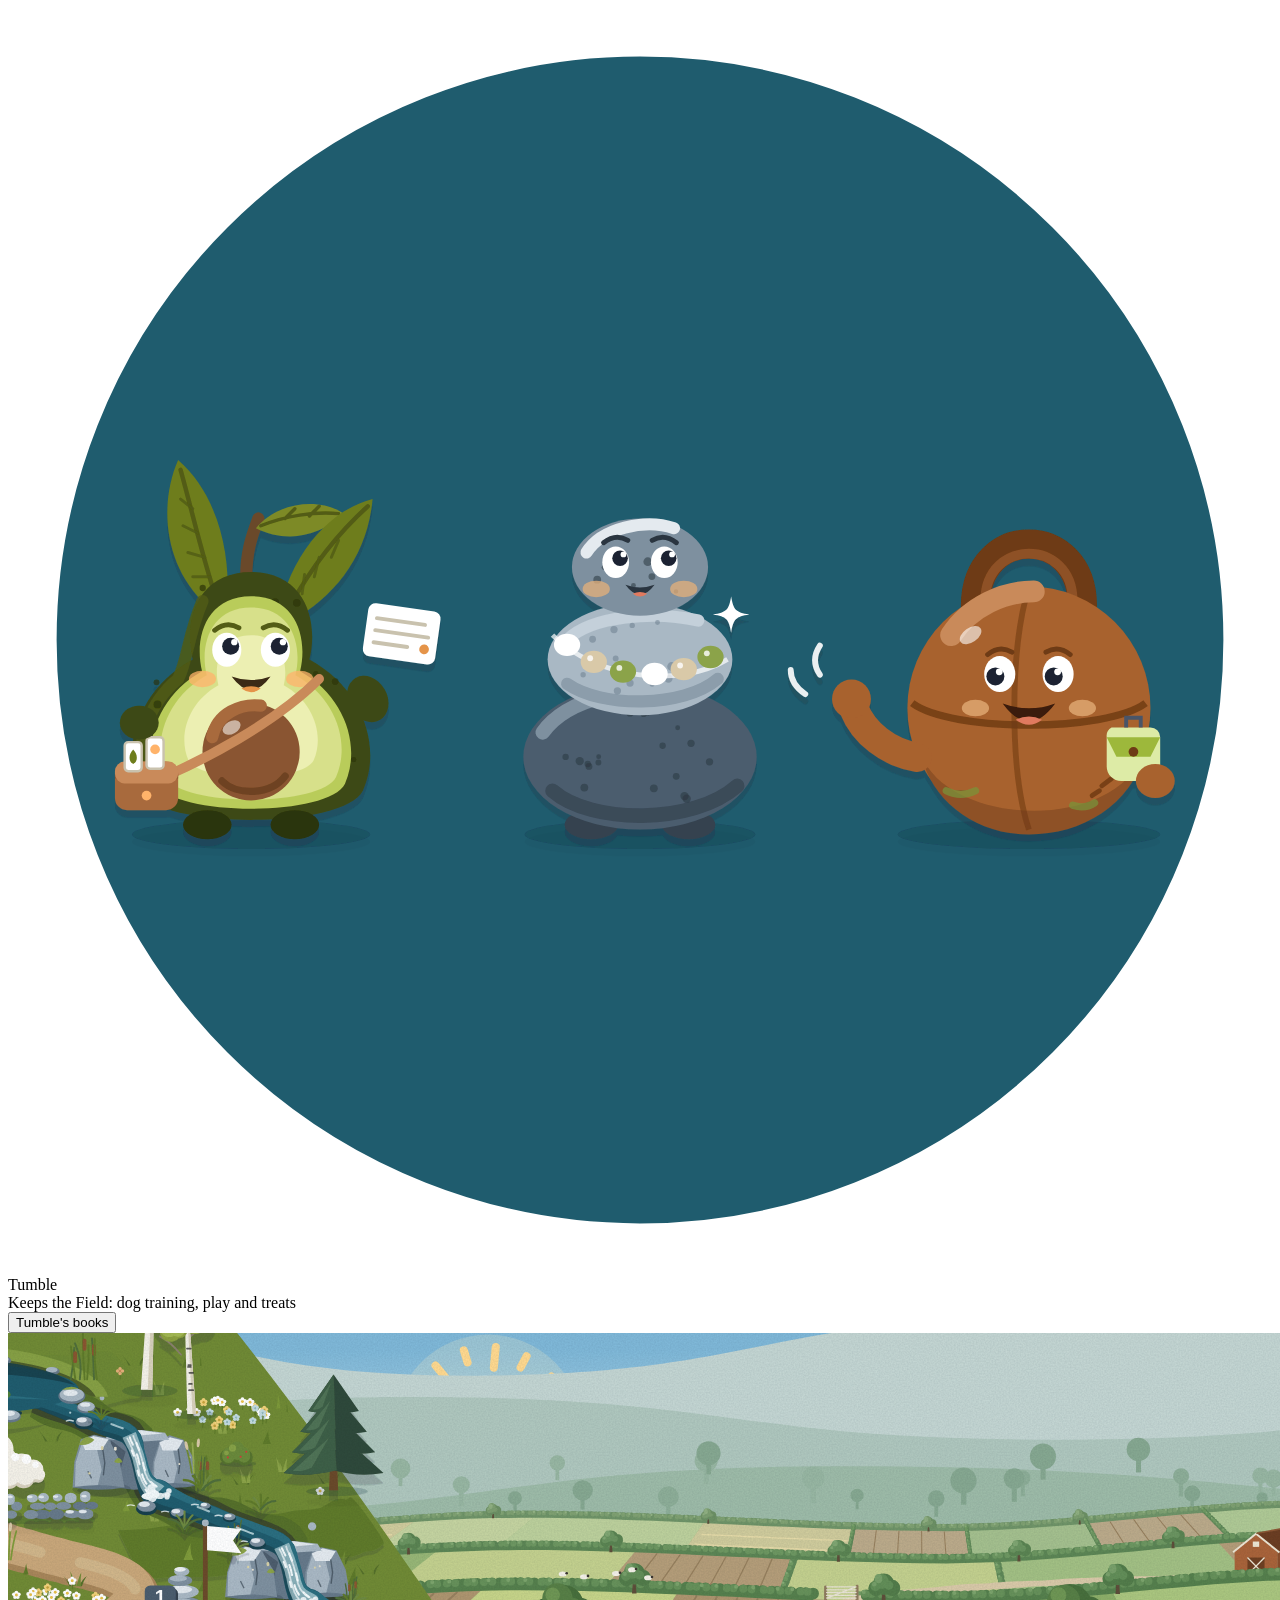
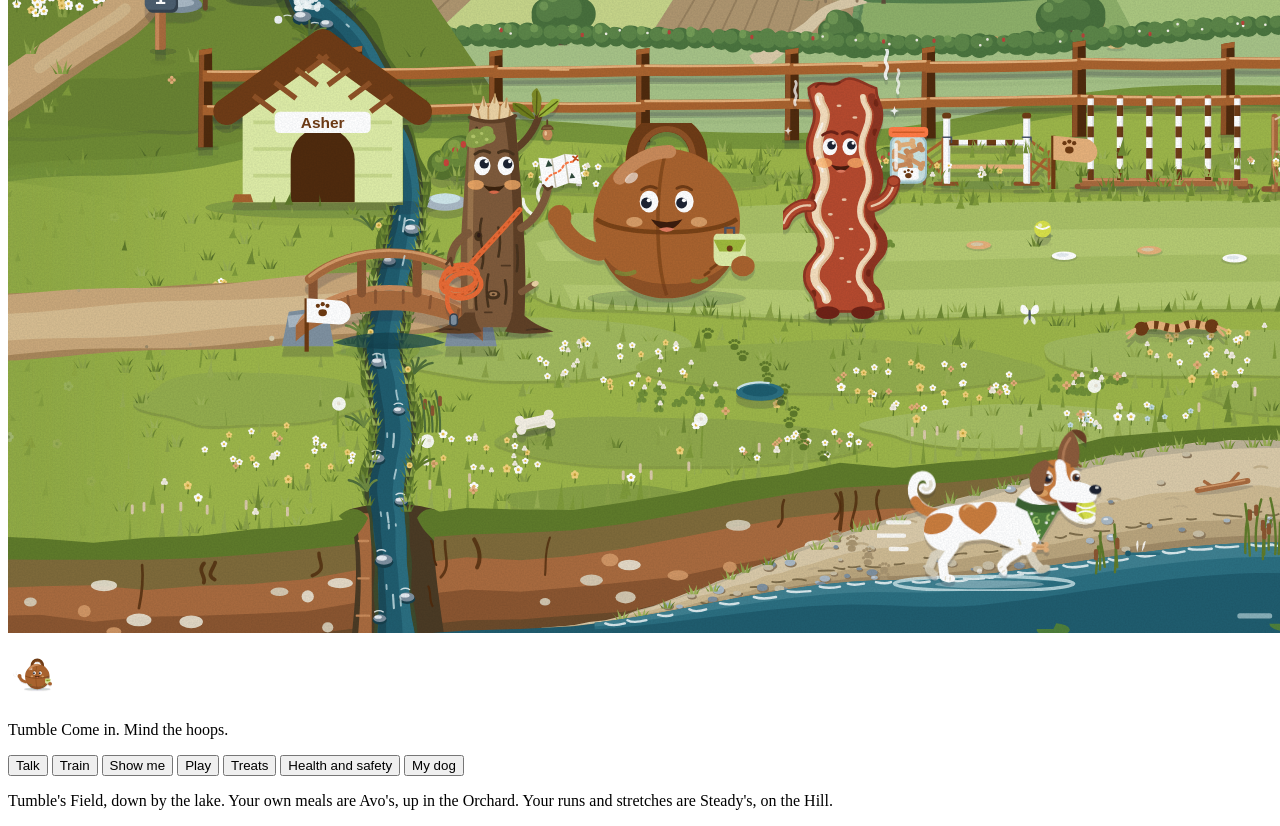
==== commit 7d365998: "Kindlemere: the pages' bars and feet drawn like the park, in plain words Owner, 2026-10-09: "fix the" ====
--- a/agents/dog-training/dashboard/public/index.html
+++ b/agents/dog-training/dashboard/public/index.html
@@ -14,7 +14,7 @@
   <img class="km-mark" src="/mark.svg" alt="">
   <div>
     <div class="km-name" id="name">Tumble</div>
-    <div class="km-role" id="title">The Dog Trainer, keeper of Lakeside Field</div>
+    <div class="km-role" id="title">Keeps the Field: dog training, play and treats</div>
   </div>
   <button class="km-btn-quiet tm-books-open" id="books-open" type="button">Tumble's books</button>
 </header>
@@ -192,7 +192,7 @@
   </div>
 </dialog>
 
-<footer class="km-foot"><p>Lakeside Field, on the shore of Kindlemere. Your own food goes to the nutritionist in the Orchard. Your own running, stretching or breathing goes to the fitness coach on Stepping Hill.</p></footer>
+<footer class="km-foot"><p>Tumble's Field, down by the lake. Your own meals are Avo's, up in the Orchard. Your runs and stretches are Steady's, on the Hill.</p></footer>
 <script src="/kit/kit.js"></script>
 <script src="/fetch.js"></script>
 <script src="/app.js"></script>
